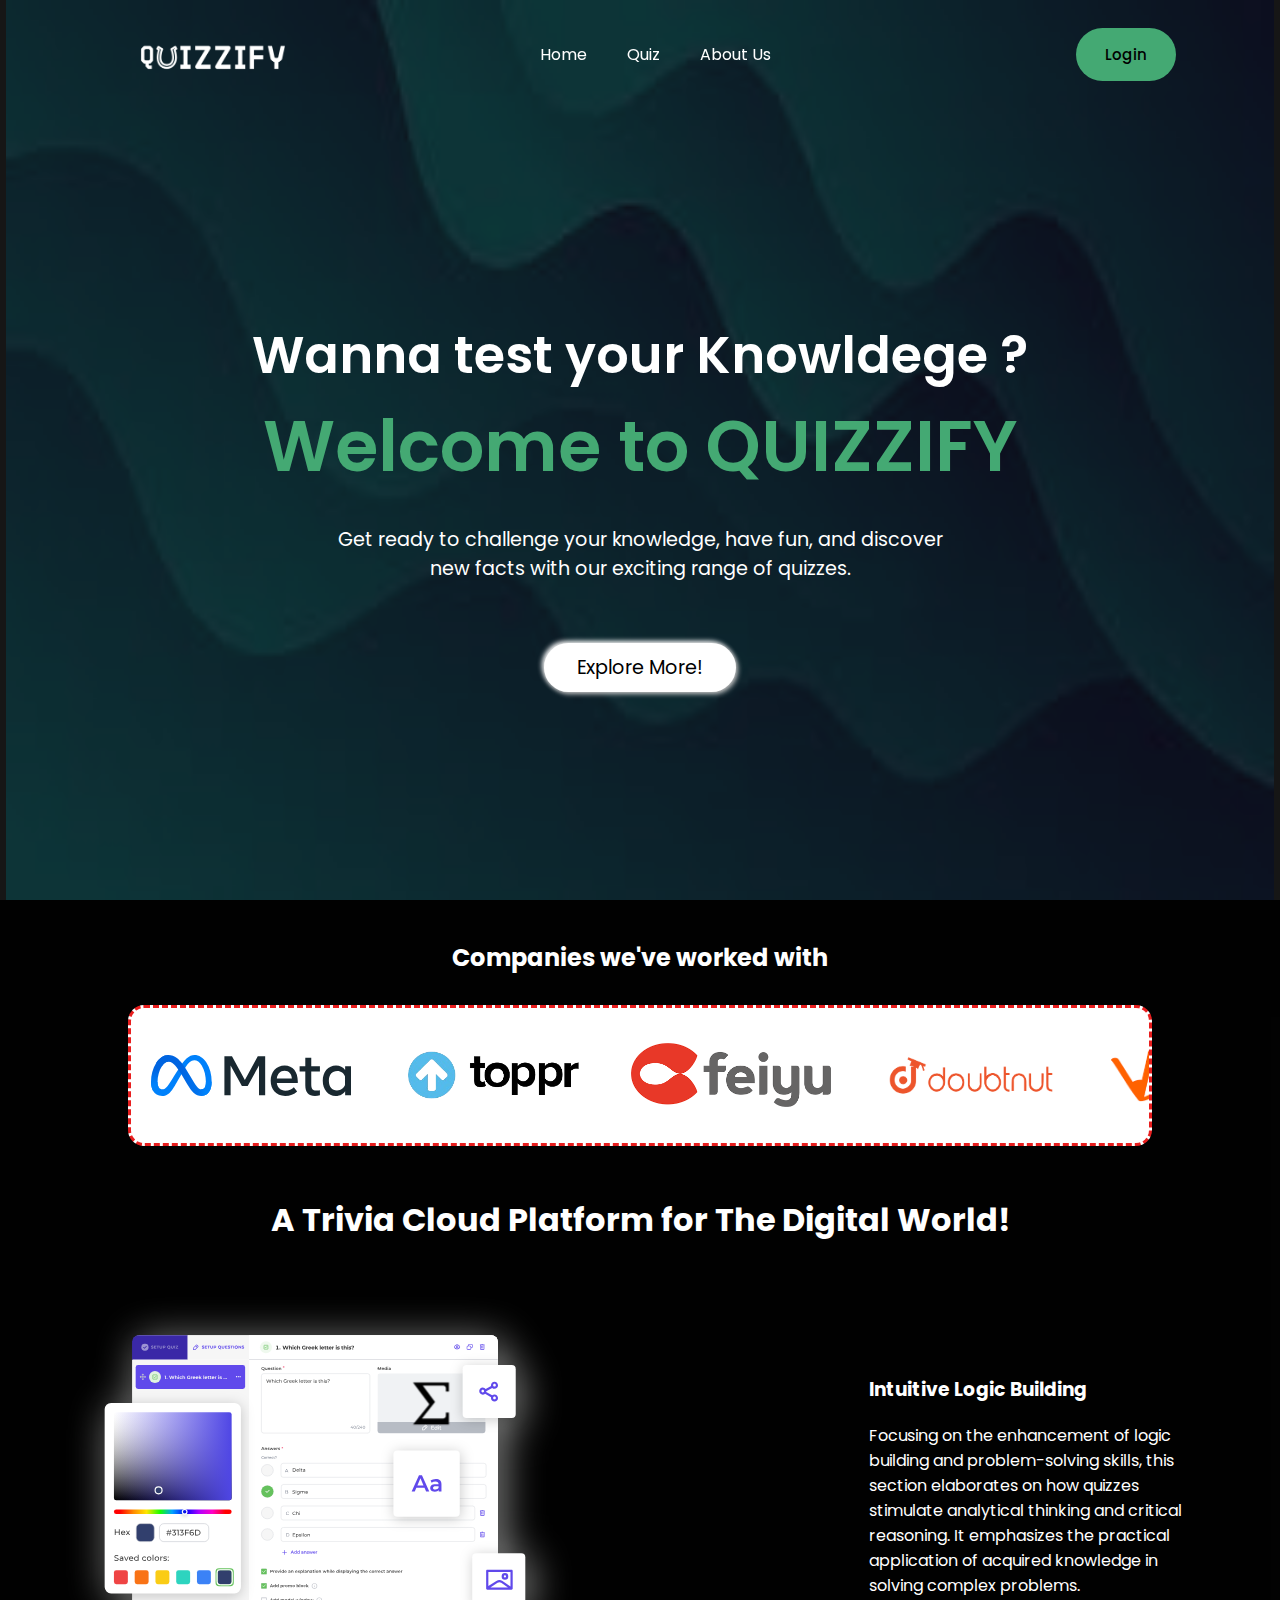
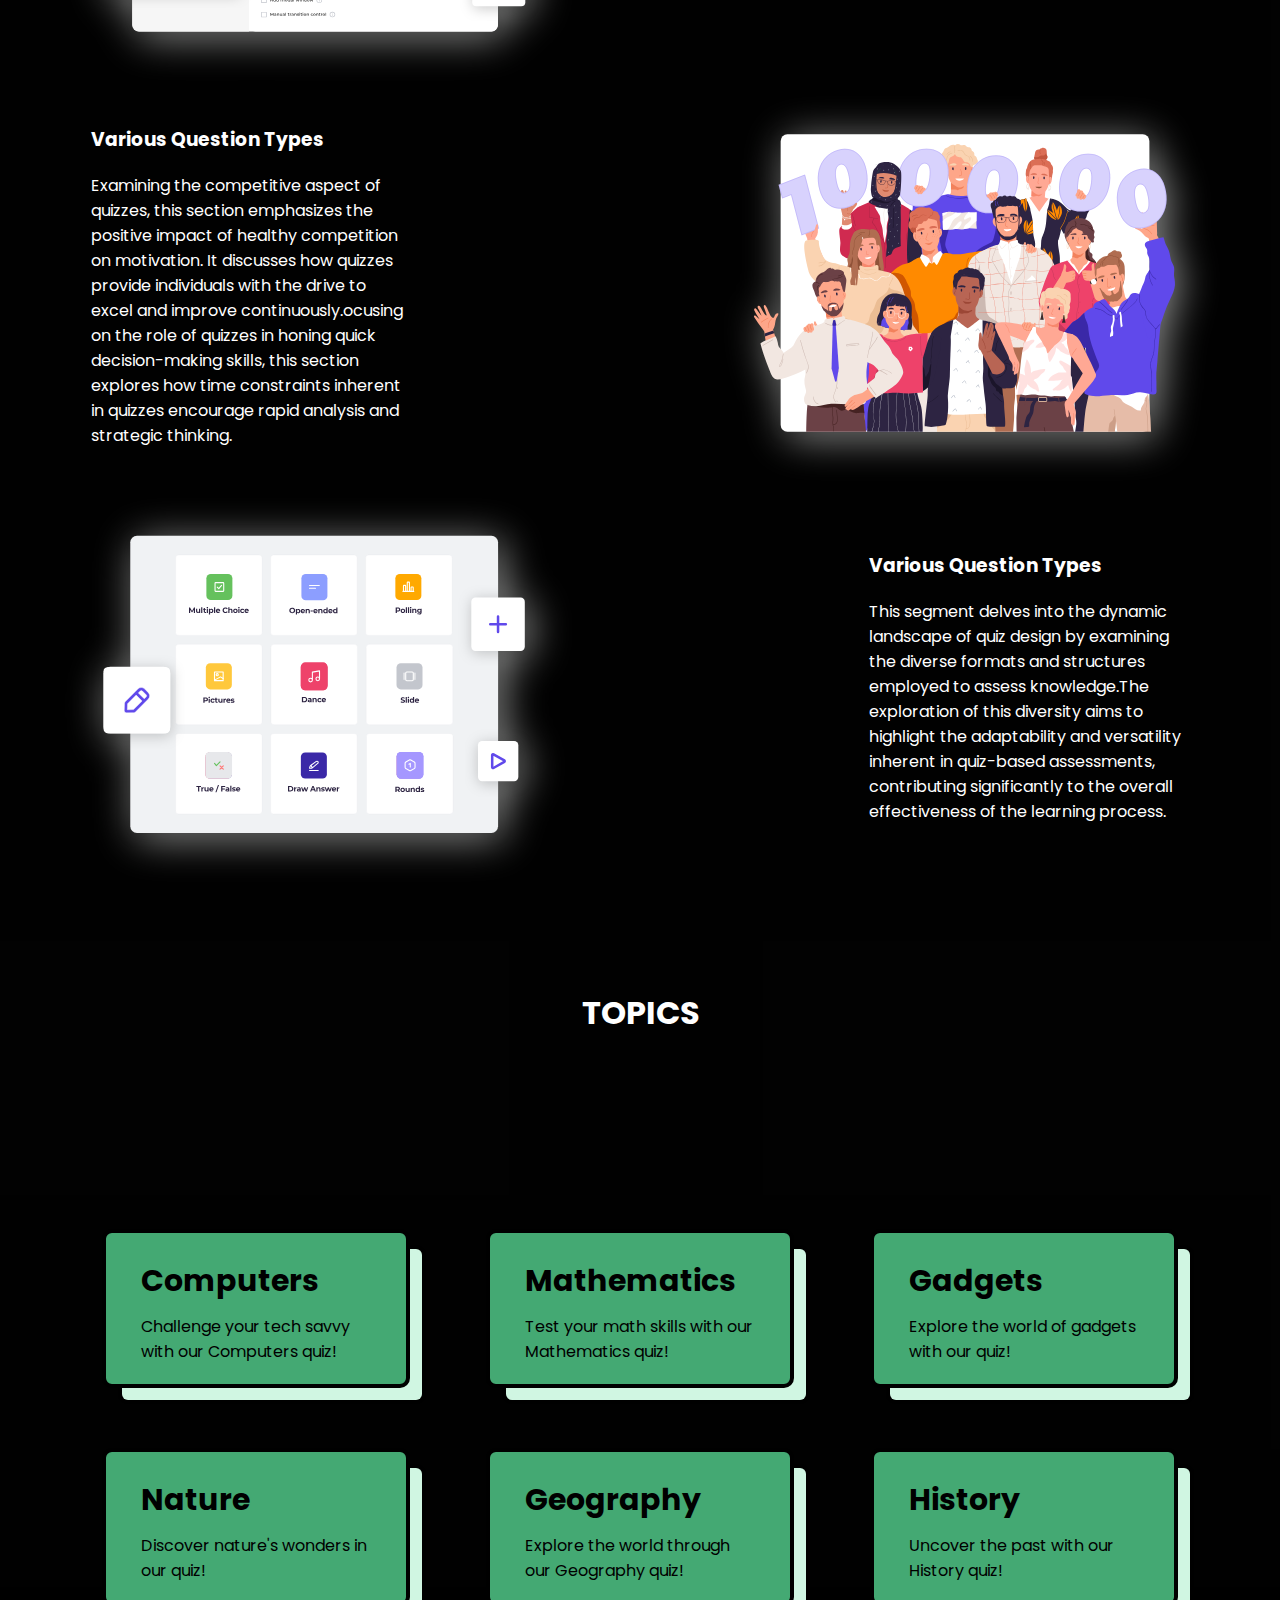
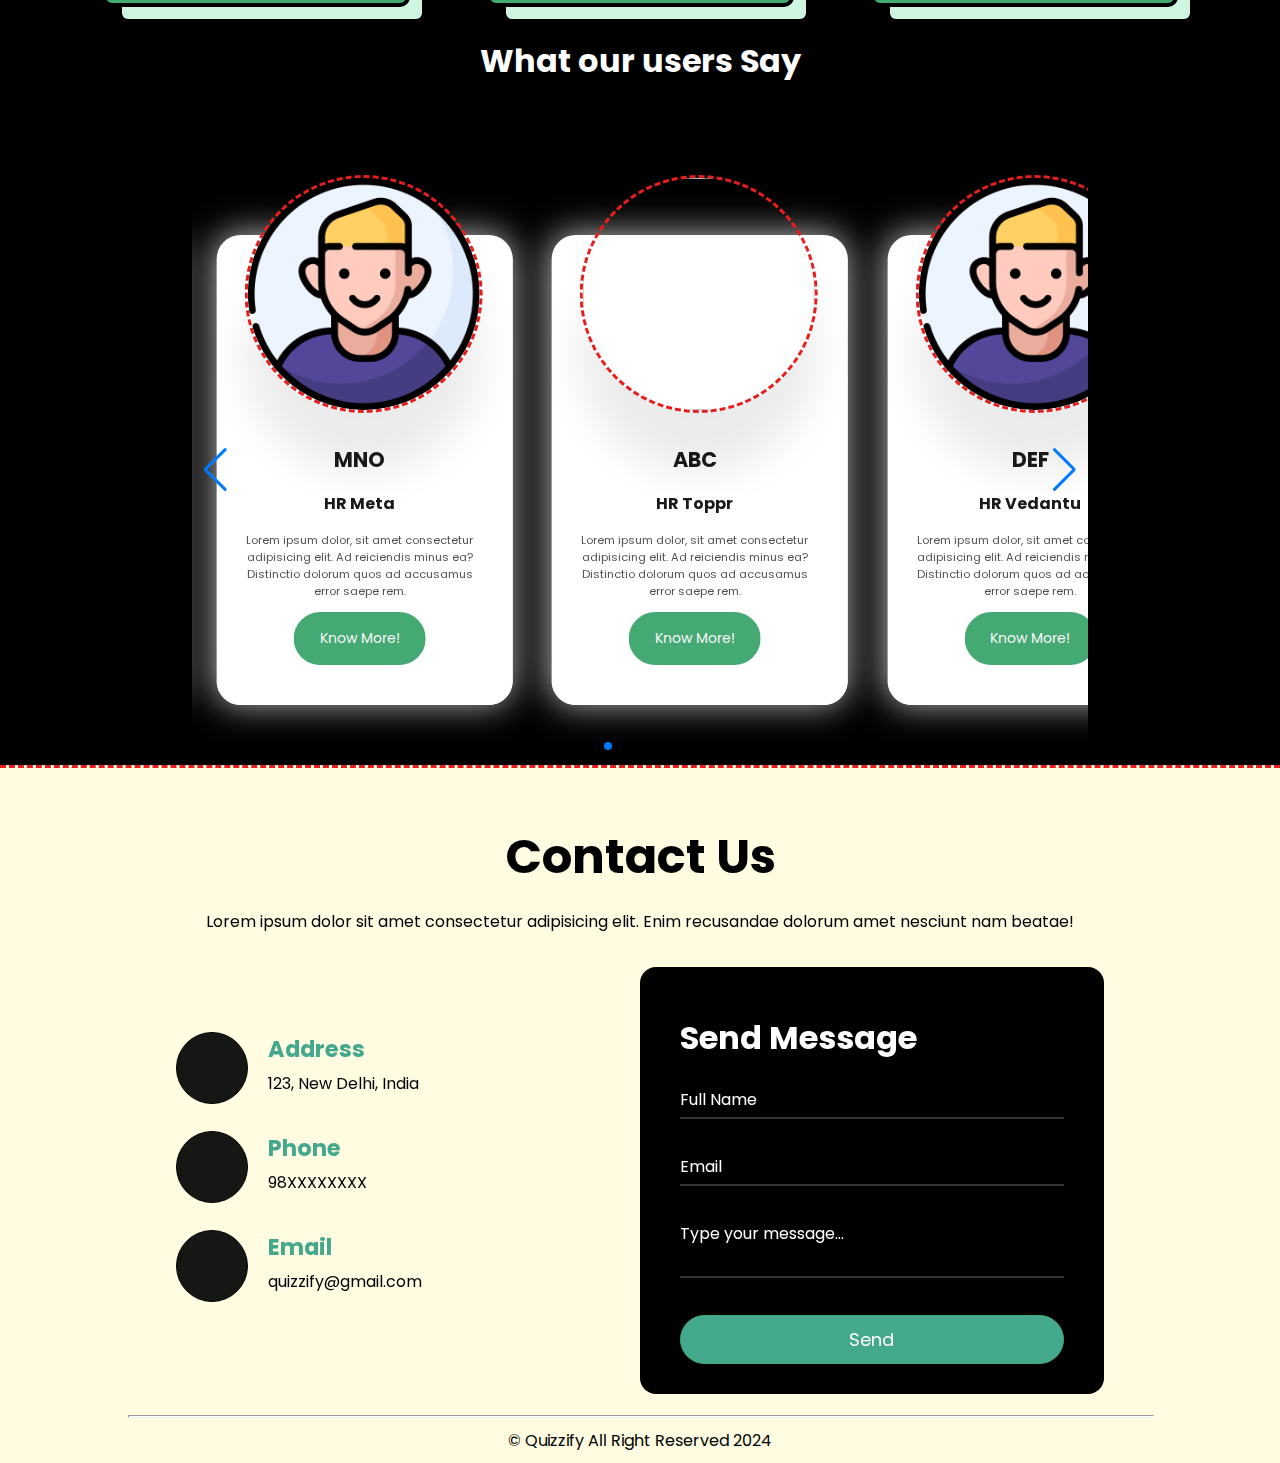
==== index.html @ 7adda9fb "Integrate Homepage and QuizPage" ====
<!DOCTYPE html>
<html lang="en">

<head>
  <meta charset="UTF-8">
  <meta name="viewport" content="width=device-width, initial-scale=1.0">
  <title>Quizzify</title>

  <!-- Bootstrap CSS -->
  <!-- <link href="https://cdn.jsdelivr.net/npm/bootstrap@5.3.3/dist/css/bootstrap.min.css" rel="stylesheet" integrity="sha384-QWTKZyjpPEjISv5WaRU9OFeRpok6YctnYmDr5pNlyT2bRjXh0JMhjY6hW+ALEwIH" crossorigin="anonymous"> -->

  <!-- Link Swiper's CSS -->
  <link rel="stylesheet" href="https://cdn.jsdelivr.net/npm/swiper@11/swiper-bundle.min.css" />

  <!-- EXTERNAL CSS -->
  <link rel="stylesheet" href="style.css">

  <!-- FONT AWESOME CDN -->
  <link rel="stylesheet" href="https://cdnjs.cloudflare.com/ajax/libs/font-awesome/6.5.1/css/all.min.css" integrity="sha512-DTOQO9RWCH3ppGqcWaEA1BIZOC6xxalwEsw9c2QQeAIftl+Vegovlnee1c9QX4TctnWMn13TZye+giMm8e2LwA==" crossorigin="anonymous" referrerpolicy="no-referrer" />

  <!-- Favicon -->
  <link rel="icon" type="image/png" href="favicon.png">

</head>

<body>
  <div class="wrapper">
    <div id="navbar" id="section1">
      <div class="logo">
        <img src="logo.png" alt="LOGO">
      </div>
      <div class="nav-items">
        <ul>
          <li>
            <div class="text">
              Home
            </div>
          </li>
          <li>
            <div class="text">
              Quiz
            </div>
          </li>
          <li>
            <div class="text">
              About Us
            </div>
          </li>
        </ul>
      </div>
      <div class="buttons">
        <!-- <button class="sign-up">Sign Up</button> -->
        <button class="login">
          <a href="login-signup.html">Login</a>
        </button>
      </div>
    </div>
    <div class="welcome-text-container">
      <img src="bgprop2.jpeg" alt="">
      <h4 class="welcome-text-heading">
        Wanna test your Knowldege ?
      </h4>
      <h3 class="welcome-text-heading">
        Welcome to QUIZZIFY
      </h3>
      <p>
        Get ready to challenge your knowledge, have fun, and discover new facts with our exciting range of quizzes.
      </p>
      <button>Explore More!</button>
    </div>
    <div class="lower-body">
      <h2>Companies we've worked with</h2>
      <div class="carousel">
        <div class="brand-carousel">
          <div class="carousel-container">
            <img src="brand4.svg" alt="">
            <img src="brand5.png" alt="">
            <img src="brand1.png" alt="">
            <img src="brand6.png" alt="">
            <img src="brand7.png" alt="">
            <img src="brand4.svg" alt="">
            <img src="brand5.png" alt="">
            <img src="brand1.png" alt="">
            <img src="brand6.png" alt="">
            <img src="brand7.png" alt="">
          </div>
        </div>
      </div>
      <div class="about-quizzify">
        <!-- <img class="prop" src="c-prop.avif" alt=""> -->
        <h1>
          A Trivia Cloud Platform for The Digital World!
        </h1>
        <section class="sec1">
          <img src="sec1-img.svg" alt="IMAGE 1" class="sec1-img sec-img">
          <div class="content sec1-text">
            <h3>
              Intuitive Logic Building
            </h3>
            <p>
              Focusing on the enhancement of logic building and problem-solving skills, this section elaborates on how
              quizzes stimulate analytical thinking and critical reasoning. It emphasizes the practical application of
              acquired knowledge in solving complex problems.
            </p>
          </div>
        </section>
        <section class="sec2">
          <img src="sec2-img.svg" alt="IMAGE 2" class="sec2-img sec-img">
          <div class="content sec2-text">
            <h3>
              Various Question Types
            </h3>
            <p>
              Examining the competitive aspect of quizzes, this section emphasizes the positive impact of healthy
              competition on motivation. It discusses how quizzes provide individuals with the drive to excel and
              improve continuously.ocusing on the role of quizzes in honing quick decision-making skills, this section
              explores how time constraints inherent in quizzes encourage rapid analysis and strategic thinking.
            </p>
          </div>
        </section>
        <section class="sec3">
          <img src="sec3-img.svg" alt="IMAGE 3" class="sec3-img sec-img">
          <div class="content sec3-text">
            <h3>
              Various Question Types
            </h3>
            <p>
              This segment delves into the dynamic landscape of quiz design by examining the diverse formats and
              structures employed to assess knowledge.The exploration of this diversity aims to highlight the
              adaptability and versatility inherent in quiz-based assessments, contributing significantly to the overall
              effectiveness of the learning process.
            </p>
          </div>
        </section>
      </div>
      <div class="cards-container" id="section2">
        <div class="cards-container-heading">
          <h1>TOPICS</h1>
        </div>
      
        <div class="overlay-card-container">
          
          <!-- <a href="computer.html"> -->
          <div class="retro-card" data-category="Computers">
            <p class="head">
              Computers
            </p>
            <p class="body">
              Challenge your tech savvy with our Computers quiz!
            </p>
          </div>
          <!-- </a> -->
          <div class="retro-card" data-category="Mathematics">
            <p class="head">
              Mathematics
            </p>
            <p class="body">
              Test your math skills with our Mathematics quiz!
            </p>
          </div>
          <div class="retro-card" data-category="Gadgets">
            <p class="head">
              Gadgets
            </p>
            <p class="body">
              Explore the world of gadgets with our quiz!
            </p>
          </div>
          <div class="retro-card" data-category="Nature">
            <p class="head">
              Nature
            </p>
            <p class="body">
              Discover nature's wonders in our quiz!
            </p>
          </div>
          <div class="retro-card" data-category="Geography">
            <p class="head">
              Geography
            </p>
            <p class="body">
              Explore the world through our Geography quiz!
            </p>
          </div>
          <div class="retro-card" data-category="History">
            <p class="head">
              History
            </p>
            <p class="body">
              Uncover the past with our History quiz!
            </p>
          </div>
          
        </div>

      </div>
      <div class="testimonial" id="section3">
        <h1>
          What our users Say
        </h1>
        <div class="swiper mySwiper">
          <div class="swiper-wrapper">
            <div class="swiper-slide">
              <div class="card">
                <img  class="forAnimTrigger"
                  src="https://cdn-icons-png.flaticon.com/512/2919/2919906.png"
                  alt="" />
                <div>
                  <h2>ABC
                  <h3>HR Toppr</h3>
                  <p>
                    Lorem ipsum dolor, sit amet consectetur adipisicing elit. Ad
                    reiciendis minus ea? Distinctio dolorum quos ad accusamus error
                    saepe rem.
                  </p>
                  <button>Know More!</button>
                </div>
              </div>
            </div>
            <div class="swiper-slide">
              <div class="card">
                <img src="profileIcon.png" alt="">
                <div>
                  <h2>DEF</h2>
                  <h3>HR Vedantu</h3>
                  <p>
                    Lorem ipsum dolor, sit amet consectetur adipisicing elit. Ad
                    reiciendis minus ea? Distinctio dolorum quos ad accusamus error
                    saepe rem.
                  </p>
                  <button>Know More!</button>
                </div>
              </div>
            </div>
            <div class="swiper-slide">
              <div class="card">
                <img src="profileIcon.png" alt="">
                <div>
                  <h2>GHI</h2>
                  <h3>Recruiter</h3>
                  <p>
                    Lorem ipsum dolor, sit amet consectetur adipisicing elit. Ad
                    reiciendis minus ea? Distinctio dolorum quos ad accusamus error
                    saepe rem.
                  </p>
                  <button>Know More!</button>
                </div>
              </div>
            </div>
            <div class="swiper-slide">
              <div class="card">
                <img src="profileIcon.png" alt="">
                <div>
                  <h2>JKL</h2>
                  <h3>HR Splunk</h3>
                  <p>
                    Lorem ipsum dolor, sit amet consectetur adipisicing elit. Ad
                    reiciendis minus ea? Distinctio dolorum quos ad accusamus error
                    saepe rem.
                  </p>
                  <button>Know More!</button>
                </div>
              </div>
            </div>
            <div class="swiper-slide">
              <div class="card">
                <img src="profileIcon.png" alt="">
                <div>
                  <h2>MNO</h2>
                  <h3>HR Meta</h3>
                  <p>
                    Lorem ipsum dolor, sit amet consectetur adipisicing elit. Ad
                    reiciendis minus ea? Distinctio dolorum quos ad accusamus error
                    saepe rem.
                  </p>
                  <button>Know More!</button>
                </div>
              </div>
            </div>
          </div>
          <div class="swiper-button-next"></div>
          <div class="swiper-button-prev"></div>
          <div class="swiper-pagination"></div>
        </div>
      </div>

    </div>
    <footer>
      <div class="upper">
          <!-- <div class="part-one"> -->
              <div class="main-section">
                  <div class="main-section-header">
                      <div class="main-container">
                          <h2>Contact Us</h2>
                          <p>Lorem ipsum dolor sit amet consectetur adipisicing elit. Enim recusandae dolorum amet
                              nesciunt nam beatae!</p>
                          </div>
                      </div>
                      <div class="section-divider">
                  <div class="main-container part-one">
                      <div class="main-row">
                          <div class="contact-info-section">
                              <div class="contact-info-item">
                                  <div class="contact-info-icon">
                                      <i class="fa-solid fa-location-dot"></i>
                                  </div>
                                  <div class="contact-info-content">
                                      <h4>Address</h4>
                                      <p>123, New Delhi, India</p>
                                  </div>
                              </div>
                              <div class="contact-info-item">
                                  <div class="contact-info-icon">
                                      <i class="fas fa-phone"></i>
                                  </div>
                                  <div class="contact-info-content">
                                      <h4>Phone</h4>
                                      <p>98XXXXXXXX</p>
                                  </div>
                              </div>
                              <div class="contact-info-item">
                                  <div class="contact-info-icon">
                                      <i class="fas fa-envelope"></i>
                                  </div>
                                  <div class="contact-info-content">
                                      <h4>Email</h4>
                                      <p>quizzify@gmail.com</p>
                                  </div>
                              </div>
                          </div>
                      </div>
                  </div>

                  <div class="part-two">
                      <div class="contact-us">
                          <form action="">
                              <h2>Send Message</h2>
                              <div class="input-container">
                                  <input type="text" required="true" name="">
                                  <span>Full Name</span>
                              </div>
                              <div class="input-container">
                                  <input type="email" required="true" name="">
                                  <span>Email</span>
                              </div>
                              <div class="input-container">
                                  <textarea required="true" name=""></textarea>
                                  <span>Type your message...</span>
                              </div>
                              <div class="input-container">
                                  <input type="submit" value="Send" name="">
                              </div>
                          </form>
                      </div>
                  </div>
              </div>
          </div>
          <!-- </div> -->
          
      </div>

      <hr>

      <div class="lower">
          &copy; Quizzify All Right Reserved 2024
      </div>
  </footer>
  </div>

  <!-- Bootstap JS -->
  <script src="https://cdn.jsdelivr.net/npm/bootstrap@5.3.3/dist/js/bootstrap.bundle.min.js" integrity="sha384-YvpcrYf0tY3lHB60NNkmXc5s9fDVZLESaAA55NDzOxhy9GkcIdslK1eN7N6jIeHz" crossorigin="anonymous"></script>

  <!-- Swiper JS -->
  <script src="https://cdn.jsdelivr.net/npm/swiper@11/swiper-bundle.min.js"></script>

  <!-- Initialize Swiper / External JS -->
  <script src="script.js"></script>

  <!-- GSAP CDN -->
  <script src="https://cdnjs.cloudflare.com/ajax/libs/gsap/3.12.5/gsap.min.js"></script>

  <!-- scrollTrigger CDN -->
  <script src="https://cdnjs.cloudflare.com/ajax/libs/gsap/3.12.5/ScrollTrigger.min.js"></script>

  <!-- scrollTo CDN -->
  <script src="https://cdnjs.cloudflare.com/ajax/libs/gsap/3.12.5/ScrollToPlugin.min.js"></script>
</body>

</html>
---- style.css ----
/* POPPINS FONT */
@import url('https://fonts.googleapis.com/css2?family=Poppins:ital,wght@0,100;0,200;0,300;0,400;0,500;0,600;0,700;0,800;0,900;1,100;1,200;1,300;1,400;1,500;1,600;1,700;1,800;1,900&display=swap');

/* Protest Riot --> For Text Overlay Cards */
@import url('https://fonts.googleapis.com/css2?family=Protest+Riot&display=swap');

/* ------------------------------------------------------- */


/* UTILITY CLASSES */

.borderBottomShadow {
    box-shadow: 0px 1px 7px #6c6c6c;
}

.animate--fade-in {
    animation: fade-in 1s ease-in-out;
}
@keyframes fade-in {
    from {
        transform: translateY(-20px);
    }
    to {
        transform: translateY(0px);
    }
}

/* ---------------------------------------------------- */


:root {
    --border: rgb(232, 30, 30) dashed 3px;
    --font: 'Poppins';
    --color1: #44a98c;
    /* --color2: rgb(24, 23, 23); */
    --color2: #000000e9;
    --color3: #fcc000;
    --color4: #5C8374;
    --color5: #44a973;
    --color6: #49af7996;
    /* --color6: #44a973a1; */

    --box-shadow : 2px 5px 5px rgb(65, 62, 62), -2px -5px 5px rgb(65, 62, 62); 
    --box-shadow2 : 2px 5px 50px var(--color6), -2px -5px 50px var(--color6) ;
}

* {
    font-family: var(--font);
}

body {
    margin: 0;
    padding: 0;
    overflow-x: hidden;
}

.wrapper {
    height: 100%;
    width: 100vw;
    background-color: var(--color2);
    display: flex;
    flex-direction: column;
    /* border: var(--border); */
}

/* ---------------- NAVBAR STARTS HERE ---------------- */
#navbar {
    /* background-color: var(--color2); */
    background-color: transparent;
    height: 12vh;
    width: 100%;
    color: white;

    display: flex;
    flex-direction: row;
    align-items: center;
    justify-content: space-around;

    font-family: var(--font);

    position: sticky;
    top: 0px;
    z-index: 3;
}

#navbar .logo {
    display: flex;
    align-items: center;
}

#navbar .logo img {
    filter: invert(1);
    height: 65px;
    padding: 30px;
}

#navbar .nav-items {
    display: flex;
    justify-content: center;
}

#navbar ul {
    display: flex;
    justify-content: center;
    padding: 0;
}

#navbar ul li {
    list-style-type: none;
    padding: 5px 20px;
}

#navbar ul li:hover {
    font-weight: 600;
    cursor: pointer;
}

#navbar ul li .text {
    cursor: pointer;
    position: relative;
}

#navbar ul li .text::after {
    content: "";
    position: absolute;
    bottom: 0;
    left: 0;
    width: 100%;
    height: 2px;
    background-color: var(--color5);
    transform: scaleX(0);
    transition: 0.5s;
}

#navbar ul li .text:hover::after {
    transform: scaleX(1);
}

#navbar .buttons {
    display: flex;
    align-items: center;
    justify-content: flex-end;
    width: 15vw;
    gap: 5px;
}

#navbar .buttons button {
    margin: 5px;
    padding: 15px 20px;
    border-radius: 2rem;
    font-size: 15px;
    font-weight: 500;
    cursor: pointer;
}

#navbar .buttons button a {
    text-decoration: none;
    color: black;
}
#navbar .buttons button a :is(:visited, :focus) {
    color: black;
}

#navbar .buttons .sign-up {
    background-color: transparent;
    color: var(--color5);
    border: none;
    width: 101px;
    transition: scale 0.3s;
}

#navbar .buttons .sign-up:hover {
    border: 2px solid var(--color5);
    scale: 1.1;
}

#navbar .buttons .login {
    background-color: var(--color5);
    color: black;
    border: none;
    width: 100px;
    /* margin-left: 40px; */
    transition: all 0.3s;
}

#navbar .buttons .login:hover {
    scale: 1.1;
}

/* ---------------------------------------------------- */


/* ------- Landing Page Image Discarded for now ------- */
/* .landing-page-image {
    height: 100vh;
}
.landing-page-image img {
    width: 100vw;
    filter: brightness(50%);
} */
/* ---------------------------------------------------- */


/* ------------------- WELCOME TEXT ------------------- */
.welcome-text-container {
    /* border: white 2px solid; */
    display: flex;
    align-items: center;
    flex-direction: column;
    justify-content: center;
    color: var(--color5);
    font-family: var(--font);
    /* padding: 80px 0; */
    /* margin: 50px; */
    height: 88vh;
}

.welcome-text-container h4 {
    font-weight: 600;
    font-size: 4vw;
    margin: 0;
    color: white;
    z-index: 2;
}

.welcome-text-container h3 {
    font-weight: 600;
    font-size: 5.5vw;
    margin: 0;
    z-index: 2;
}

.welcome-text-container p {
    /* border: 1px solid whitesmoke; */
    width: 50vw;
    font-weight: 400;
    font-size: 1.5vw;
    text-wrap: wrap;
    color: white;
    margin: 0;
    padding: 0;
    text-align: center;
    margin-top: 25px;
    z-index: 2;
}

.welcome-text-container img {
    height: 100vh;
    width: 99vw;
    position: absolute;
    overflow: hidden;
    top: 0;
    opacity: 0.45;
    z-index: 1;
}

.welcome-text-container button {
    border: red dotted 4px;
    border-radius: 2rem;
    padding: 10px;
    margin-top: 60px;
    width: 15vw;
    font-size: 1.5vw;
    z-index: 2;
    background-color: white;
    border: none;
    box-shadow: 2px 2px 5px #bebebe,
        -2px -2px 5px #ffffff;
}
/* ----------------------------------------------------- */



/* -------------------- LOWER BODY -------------------- */
.lower-body {
    /* border: var(--border); */
    background-color: var(--color2);
    /* height: 88vh; */
    height: 100%;
    display: flex;
    flex-direction: column;

}

.lower-body h2 {
    color: white;
    text-align: center;
    margin-top: 40px;
}
/* ---------------------------------------------------- */




/* ------------------ BRAND CAROUSEL ------------------ */
.carousel {
    border: var(--border);
    background-color: white;
    border-radius: 1rem;
    margin: 0 10vw;
    margin-top: 10px;
}
.brand-carousel {
    overflow: hidden;
}
.brand-carousel .carousel-container {
    /* border: red dotted 7px; */
    display: grid;
    grid-auto-flow: column;
    grid-auto-columns: 15rem;
    height: 15vh;

    justify-items: stretch;
    align-items: center;

    animation: scroll 10s linear infinite;
}
.brand-carousel .carousel-container img {
    margin: 0 20px;
}
@keyframes scroll {
    to {
        transform: translateX(calc(-4 * 15rem));
    }
}
/* ---------------------------------------------------- */






/* ------------------ ABOUT QUIZZIFY ------------------ */
.lower-body .about-quizzify {
    color: white;
    display: flex;
    flex-direction: column;
    justify-content: center;
    align-items: center;
    position: relative;
    height: auto;
}
.about-quizzify h1 {
    margin: 50px 0px;
}
.about-quizzify :is(.sec1, .sec2, .sec3){
    display: flex;
    flex-direction: row;
    gap: 150px;
    align-items: center;
    justify-content: center;
    width: 90vw;
    margin: 30px 0;
}
.about-quizzify .sec2 {
    flex-direction: row-reverse;
}
.about-quizzify section p {
    /* border: var(--border); */
    width: 25vw;
}
.about-quizzify section img {
    width: 35vw;
    filter: drop-shadow(5px 5px 20px rgb(143, 144, 143));
}
.about-quizzify :is(.sec1-img, .sec3-img) {
    margin-right: 90px;
    /* border: var(--border); */
}
.about-quizzify :is(.sec2-img) {
    margin-left: 90px;
    /* border: var(--border); */
}

.about-quizzify :is(.sec1-text, .sec3-text) {
    margin-left: 90px;
    /* border: var(--border); */
}
.about-quizzify :is(.sec2-text) {
    margin-right: 90px;
    /* border: var(--border); */
}
/* ---------------------------------------------------- */




/* ------------------ CARDS CONTAINER ------------------ */

.cards-container {
    /* border: var(--border); */
    /* border: red 2px dashed; */
    height: 100%;
    display: flex;
    flex-direction: column;
    justify-content: center;
    color: white;
    padding: 40px 0px;
}
.cards-container .cards-container-heading {
    display: flex;
    justify-content: center;
    margin: 50px 0;
}
.cards-container .overlay-card-container {
    /* border: var(--border); */
    display: flex;
    flex-direction: row;
    align-items: center;
    justify-content: space-around;
    flex-wrap: wrap;
    margin: 0 5vw;
    border-radius: 3rem;
    color: black;
    /* background-color : #3d3c3c9d; */
    /* background-color : #3d3c3c5b; */
    /* box-shadow:  2px 5px 5px rgb(65, 62, 62), -2px -5px 5px rgb(65, 62, 62); */

    transition: all 1s;
}
.overlay-card-container a {
    text-decoration: none;
}
.overlay-card-container a:visited {
    text-decoration: none;
}



/* ------------------ RETRO CARDS ------------------ */

.retro-card {
    margin: 30px;

    /* height: 170px; */
    width: 300px;

    border: solid 0.25rem black;
    border-radius: 10px;
    background-color: var(--color5) ;
    color: black;
    font-family: 'Trebuchet MS', 'Lucida Sans Unicode', 'Lucida Grande', 'Lucida Sans', Arial, sans-serif;
    box-shadow: 1rem 1rem 0 -0.25rem #d0f6e2, 1rem 1rem 0 0 black;
    transition: box-shadow 0.5s;
    transform: translateY(90px);

}

.retro-card:hover {
    box-shadow : 0.5rem 0.5rem 0 -0.25rem #d0f6e2, 0.5rem 0.5rem 0 0 black ;
    cursor: pointer;
}

.retro-card .head {
    font-size: 30px;
    padding: 0px 30px;
    font-weight: bolder;
    margin: 25px 5px 10px 5px;
}

.retro-card .body {
    font-size: 16px;
    padding: 0 30px 10px 30px;
    margin: 0px 5px 10px 5px;

}

/* ------------------------------------------------- */





/* ------------------- TESTIMONIALS ------------------- */
.testimonial {
    /* border: var(--border); */
    background-color: var(--color2);
}

.testimonial h1 {
    color: white;
    text-align: center;
    margin: 50px 0 90px 0;
}

.testimonial .swiper {
    margin-top: 70px;
    /* width: 950px; */
    width: 70vw;
    display: flex;
    align-items: center;
    background-color: var(--color2);
    perspective: 1000px;
    transform: translate3d(0, 0, -800px);
    /* border: red 5px dashed; */
}

.swiper-wrapper {
    /* border: var(--border); */
    width: 100vw;
}

.testimonial .swiper-slide {
    /* margin-top: 60px;
    margin-bottom: 60px; */
    margin: 60px 20px 60px 20px;
    text-align: center;
    font-size: 18px;
    background: #fff;
    display: flex;
    justify-content: center;
    align-items: center;
    border-radius: 24px;
    /* border: var(--border); */
}

.testimonial .swiper-slide img {
    display: block;
    width: 100%;
    height: 100%;
    object-fit: cover;
}


.testimonial .card {

    flex-direction: column;
    text-align: center;
    margin: 4vw;

    display: flex;
    align-items: center;
    margin: 0;
    /* width: 60vw; */
    max-width: 650px;
    padding: 40px 30px 40px 20px;
    background: #ffffff;
    border-radius: 24px;
    box-shadow: -1px -1px 35px #bebebe, inset -1px -5px 1px #ffffff;
}

.testimonial .card img {
    /* width: 28vw; */
    /* height: 300px; */
    /* max-width: 200px; */
    /* object-fit: cover; */
    /* margin-left: -60px; */
    /* margin-right: 30px; */
    /* width: 100%; */

    width: 14.5rem;
    height: 14.5rem;
    border-radius: inherit;
    box-shadow:
        0 60px 40px rgb(0 0 0 / 8%);
    margin: -100px 0 30px 8px;
    max-width: 1000px;
    border: var(--border);
    border-radius: 50%;
}

.testimonial .card h2 {
    color: rgb(0 0 0 / 90%);
    font-size: 1.5rem;
    margin: 0.1rem;

    color: rgb(0 0 0 / 90%);
    font-size: 1.3rem;
    margin: 0.1rem;
}

.testimonial .card h3 {
    color: rgb(0 0 0 / 90%);
    font-size: 1rem;

    color: rgb(0 0 0 / 90%);
    font-size: 1rem;
}

.testimonial .card p {
    color: rgb(0 0 0 / 70%);
    font-size: 0.9rem;
    text-wrap: wrap;
    overflow: hidden;

    color: rgb(0 0 0 / 70%);
    font-size: 0.7rem;
    text-wrap: wrap;
}

.testimonial .card button {
    border: 0;
    background: var(--color5);
    /* background: #5448de; */
    color: #f8f8f8;
    font-family: inherit;
    padding: 16px 26px;
    font-size: 14px;
    border-radius: 40px;
}
/* ----------------------------------------------------- */




/* ****************** FOOTER ****************** */
footer {
    /* border: var(--border); */
    border-top: var(--border);
    /* background-color: rgb(46, 46, 47); */
    background-color: #fffce1;
    color: black;
}

.section-divider {
    display: flex;
    flex-direction: row;
    justify-content: center;
    gap: 17vw;
}

.upper .part-one {
    display: flex;
    justify-content: center;
    align-items: center;
    margin: 0;
}

.main-section {
    position: relative;
    z-index: 3;
    padding: 1.04vw 0;
}

.main-section-header {
    margin-bottom: 2.6vw;
    text-align: center;
}

.main-section-header h2 {
    color: #fff;
    color: black;

    font-weight: bold;
    font-size: 3em;
    margin-bottom: 1.04vw;
}

.main-section-header p {
    color: #fff;
    color: black;
}

.main-row {
    display: flex;
    flex-wrap: wrap;
    align-items: center;
    justify-content: space-between;
}

.contact-info-item {
    display: flex;
    margin-bottom: 3vh;
}

.contact-info-icon {
    height: 70px;
    width: 70px;
    background-color: var(--color2);
    text-align: center;
    border-radius: 50%;
    border: black 1px solid;
}

.contact-info-icon i {
    font-size: 30px;
    line-height: 70px;
    color: #fff;
}

.contact-info-content {
    margin-left: 20px;
    
}

.contact-info-content h4 {
    color: var(--color1);
    
    font-size: 1.4em;
    margin-bottom: 5px;
    margin-top: 0px;
}

.contact-info-content p {
    color: #fff;
    color: black;
    margin: 0;
    font-size: 1em;
}



/* .upper .part-two {
    border: dashed 2px white;
} */

.upper .part-two .contact-us {
    border-radius: 1rem;
    background-color: #fff;
    background-color: black;
    padding: 20px 40px;
    width: 30vw;
}

.contact-us h2 {
    font-weight: bold;
    font-size: 2em;
    margin-bottom: 10px;
    color: #333;
    color: white;
}

.input-container {
    position: relative;
    width: 100%;
    margin-top: 10px;
}

.input-container input,
.input-container textarea {
    width: 100%;
    padding: 5px 0;
    font-size: 16px;
    margin: 10px 0;
    border: none;
    border-bottom: 2px solid #333;
    outline: none;
    resize: none;
    background-color: black;
}

.input-container span {
    position: absolute;
    left: 0;
    padding: 5px 0;
    font-size: 16px;
    margin: 10px 0;
    transition: 0.5s;
    color: white;
    /* color: black; */
}

.input-container input:focus~span,
.input-container textarea:focus~span {
    color: #e91e63;
    font-size: 12px;
    transform: translateY(-20px);
}

.input-container input[type="submit"] {
    width: 100%;
    background: var(--color1);
    color: #FFF;
    border: none;
    border-radius: 2rem;
    cursor: pointer;
    padding: 10px;
    font-size: 18px;
    border: 1px solid var(--color5);
    transition: 0.5s;
}

.input-container input[type="submit"]:hover {
    background: #FFF;
    color: var(--color5);
}



footer .logo {
    display: flex;
    justify-content: center;
    align-items: center;
}

footer .logo img {
    filter: invert(1);
    width: 20rem;
}

footer hr {
    margin-left: 10%;
    margin-right: 10%;
    height: 1px;    
    background-color: white;
    width: 80%;
    display: flex;
}

footer .lower {
    display: flex;
    justify-content: center;
    align-items: center;
    height: 30%;
    padding: 0;
    margin: 10px;
    /* border: white dashed 2px; */
}
/* ----------------------------------------------------- */
@media (max-width : 700px) {
    .section-divider {
        display: flex;
        flex-direction: column;
        justify-content: center;
        gap: 8vw;
    }
    .upper .part-one {
        display: flex;
        justify-content: center;
        align-items: center;
        margin: 0;
    }
    .main-row {
        width: 80vw;
        margin-top: 5vh;
        display: flex;
        justify-content: center;
        align-items: center;
    }
    .contact-info-item {
        display: flex;
        align-items: center;
        margin-bottom: 3vh;
    }
    .upper .part-two {
        display: flex;
        justify-content: center;
    }
    .upper .part-two .contact-us {
        border-radius: 1rem;
        background-color: #fff;
        background-color: black;
        padding: 20px 40px;
        width: 50vw;
    }
    /* ------------------ ABOUT QUIZZIFY ------------------ */
    .lower-body .about-quizzify {
        color: white;
        display: flex;
        flex-direction: column;
        justify-content: center;
        align-items: center;
        position: relative;
        height: auto;
        width: 100%;
    }
    .about-quizzify h1 {
        margin: 50px 0px;
        font-size: 1.7rem;
    }
    .about-quizzify :is(.sec1, .sec2, .sec3){
        border: var(--border);
        display: flex;
        flex-direction: column;
        gap: 150px;
        align-items: center;
        justify-content: center;
        width: 90vw;
        margin: 30px 0;
    }
    .about-quizzify .sec2 {
        flex-direction: row-reverse;
    }
    .about-quizzify section p {
        /* border: var(--border); */
        width: 25vw;
    }
    .about-quizzify section img {
        width: 35vw;
        filter: drop-shadow(5px 5px 20px rgb(143, 144, 143));
    }
    .about-quizzify :is(.sec1-img, .sec3-img) {
        margin-right: 90px;
        /* border: var(--border); */
    }
    .about-quizzify :is(.sec2-img) {
        margin-left: 90px;
        /* border: var(--border); */
    }

    .about-quizzify :is(.sec1-text, .sec3-text) {
        margin-left: 90px;
        /* border: var(--border); */
    }
    .about-quizzify :is(.sec2-text) {
        margin-right: 90px;
        /* border: var(--border); */
    }
    /* ---------------------------------------------------- */
}

@media screen and (max-width : 1000px) {

}
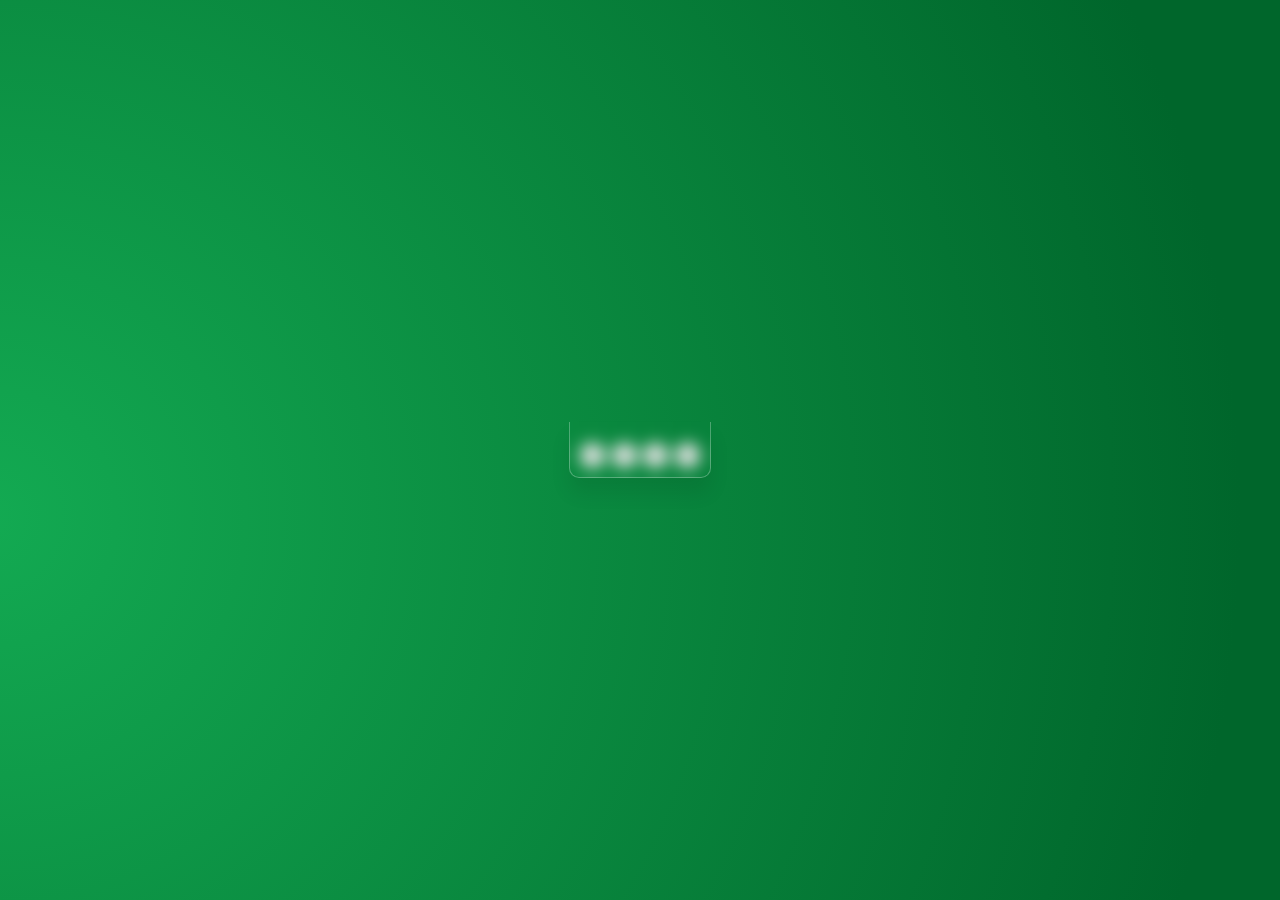
==== commit 2aaa43e5: "Added Page Loader on Website and Progress Card in Quiz Page" ====
--- a/index.html
+++ b/index.html
@@ -24,6 +24,16 @@
 </head>
 
 <body>
+
+  <div class="loader-body">
+    <div class="loader">
+      <div style="--i: 1"></div>
+      <div style="--i: 2"></div>
+      <div style="--i: 3"></div>
+      <div style="--i: 4"></div>
+    </div>
+  </div>
+
   <div class="wrapper">
     <div id="navbar" id="section1">
       <div class="logo">
--- a/style.css
+++ b/style.css
@@ -54,12 +54,98 @@
     overflow-x: hidden;
 }
 
+
+
+/* --------------------- LOADER --------------------- */
+
+.loader-body {
+    position: fixed;
+    top: 0;
+    left: 0;
+    z-index: 9999;
+    /* background: linear-gradient(to right, #917173, #2a3b36, #432c52); */
+    background-image: linear-gradient( 109.6deg,  rgba(5,84,94,1) 16%, #bbb 91.1% );
+    background-image: linear-gradient( 114.3deg,  rgba(19,126,57,1) 0.2%, rgba(8,65,91,1) 68.5% );
+    background-image: linear-gradient( 91deg,  rgba(72,154,78,1) 5.2%, rgba(251,206,70,1) 95.9% );
+    background-image: linear-gradient( 73.1deg,  #227e22 8%, rgba(99,162,17,1) 86.9% );
+    background-image: linear-gradient( 109.6deg,  rgba(33,103,43,1) 11.3%, rgba(117,162,61,1) 91.1% );
+    background-image: radial-gradient( circle 935px at 3.1% 5.8%,  rgba(182,255,139,1) 0%, rgba(8,88,127,1) 100.2% );
+    background-image: linear-gradient( 110.3deg,  rgba(73,93,109,1) 4.3%, rgba(49,55,82,1) 96.7% ); 
+    background-image: radial-gradient( circle farthest-corner at -1% 57.5%,  rgba(19,170,82,1) 0%, rgba(0,102,43,1) 90% );
+    height: 100vh;
+    width: 100vw;
+    display: flex;
+    justify-content: center;
+    align-items: center;
+}
+
+.loader {
+    position: relative;
+    display: flex;
+    justify-content: center;
+    align-items: center;
+}
+
+.loader::before {
+    content: "";
+    background: rgba(255, 255, 255, 0);
+    backdrop-filter: blur(8px);
+    position: absolute;
+    width: 140px;
+    height: 55px;
+    z-index: 20;
+    border-radius: 0 0 10px 10px;
+    border: 1px solid rgba(255, 255, 255, 0.274);
+    border-top: none;
+    box-shadow: 0 15px 20px rgba(0, 0, 0, 0.082);
+    animation: anim2 2s infinite;
+}
+
+.loader div {
+    background: rgb(228, 228, 228);
+    border-radius: 50%;
+    width: 25px;
+    height: 25px;
+    z-index: 1;
+    animation: anim 2s infinite linear;
+    animation-delay: calc(-0.3s * var(--i));
+    transform: translateY(5px);
+    margin: 0.2em;
+}
+
+@keyframes anim {
+
+    0%,
+    100% {
+        transform: translateY(5px);
+    }
+
+    50% {
+        transform: translateY(-65px);
+    }
+}
+
+@keyframes anim2 {
+
+    0%,
+    100% {
+        transform: rotate(-10deg);
+    }
+
+    50% {
+        transform: rotate(10deg);
+    }
+}
+
+/* __________________________________________________ */
+
 .wrapper {
     height: 100%;
     width: 100vw;
     background-color: var(--color2);
     display: flex;
     flex-direction: column;
+    display: none;
     /* border: var(--border); */
 }
 
@@ -737,6 +823,7 @@
     outline: none;
     resize: none;
     background-color: black;
+    color: white;
 }
 
 .input-container span {
@@ -747,9 +834,7 @@
     margin: 10px 0;
     transition: 0.5s;
     color: white;
-    /* color: black; */
-}
-
+}
 .input-container input:focus~span,
 .input-container textarea:focus~span {
     color: #e91e63;
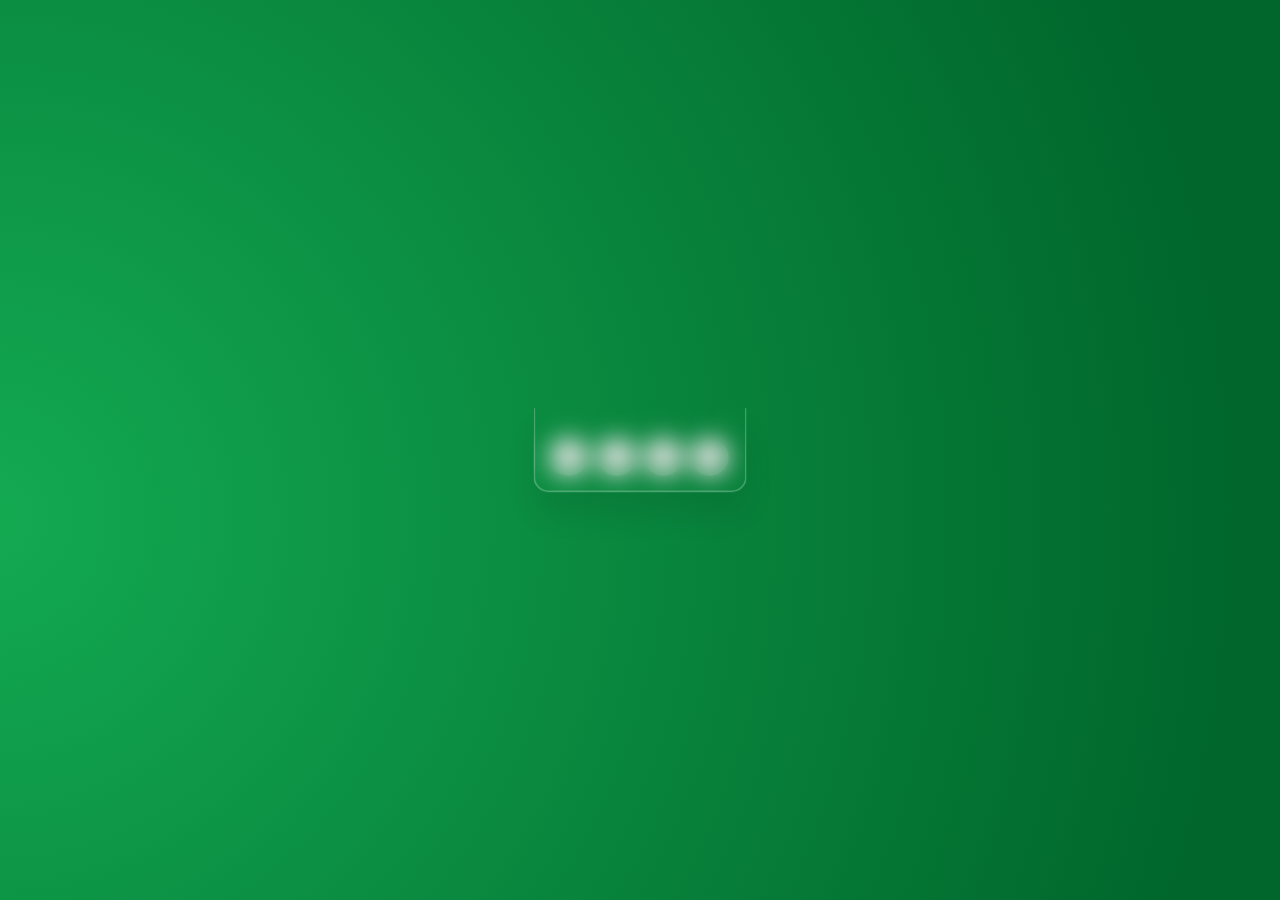
==== commit 988e665c: "Updated Testimonials Section" ====
--- a/index.html
+++ b/index.html
@@ -16,7 +16,9 @@
   <link rel="stylesheet" href="style.css">
 
   <!-- FONT AWESOME CDN -->
-  <link rel="stylesheet" href="https://cdnjs.cloudflare.com/ajax/libs/font-awesome/6.5.1/css/all.min.css" integrity="sha512-DTOQO9RWCH3ppGqcWaEA1BIZOC6xxalwEsw9c2QQeAIftl+Vegovlnee1c9QX4TctnWMn13TZye+giMm8e2LwA==" crossorigin="anonymous" referrerpolicy="no-referrer" />
+  <link rel="stylesheet" href="https://cdnjs.cloudflare.com/ajax/libs/font-awesome/6.5.1/css/all.min.css"
+    integrity="sha512-DTOQO9RWCH3ppGqcWaEA1BIZOC6xxalwEsw9c2QQeAIftl+Vegovlnee1c9QX4TctnWMn13TZye+giMm8e2LwA=="
+    crossorigin="anonymous" referrerpolicy="no-referrer" />
 
   <!-- Favicon -->
   <link rel="icon" type="image/png" href="favicon.png">
@@ -145,11 +147,11 @@
       </div>
       <div class="cards-container" id="section2">
         <div class="cards-container-heading">
-          <h1>TOPICS</h1>
+          <h1 id="topics">TOPICS</h1>
         </div>
-      
+
         <div class="overlay-card-container">
-          
+
           <!-- <a href="computer.html"> -->
           <div class="retro-card" data-category="Computers">
             <p class="head">
@@ -200,11 +202,59 @@
               Uncover the past with our History quiz!
             </p>
           </div>
-          
+          <div class="retro-card" data-category="Anime">
+            <p class="head">
+              Anime
+            </p>
+            <p class="body">
+              Uncover the past with our History quiz!
+            </p>
+          </div>
+          <div class="retro-card" data-category="Animals">
+            <p class="head">
+              Animals
+            </p>
+            <p class="body">
+              Uncover the past with our History quiz!
+            </p>
+          </div>
+          <div class="retro-card" data-category="Books">
+            <p class="head">
+              Books
+            </p>
+            <p class="body">
+              Uncover the past with our History quiz!
+            </p>
+          </div>
+          <div class="retro-card" data-category="Politics">
+            <p class="head">
+              Politics
+            </p>
+            <p class="body">
+              Uncover the past with our History quiz!
+            </p>
+          </div>
+          <div class="retro-card" data-category="Art">
+            <p class="head">
+              Art
+            </p>
+            <p class="body">
+              Uncover the past with our History quiz!
+            </p>
+          </div>
+          <div class="retro-card" data-category="Film">
+            <p class="head">
+              Film
+            </p>
+            <p class="body">
+              Uncover the past with our History quiz!
+            </p>
+          </div>
+
         </div>
 
       </div>
-      <div class="testimonial" id="section3">
+      <div class="testimonial" >
         <h1>
           What our users Say
         </h1>
@@ -212,18 +262,16 @@
           <div class="swiper-wrapper">
             <div class="swiper-slide">
               <div class="card">
-                <img  class="forAnimTrigger"
-                  src="https://cdn-icons-png.flaticon.com/512/2919/2919906.png"
-                  alt="" />
+                <img class="forAnimTrigger" src="https://cdn-icons-png.flaticon.com/512/2919/2919906.png" alt="" />
                 <div>
                   <h2>ABC
-                  <h3>HR Toppr</h3>
-                  <p>
-                    Lorem ipsum dolor, sit amet consectetur adipisicing elit. Ad
-                    reiciendis minus ea? Distinctio dolorum quos ad accusamus error
-                    saepe rem.
-                  </p>
-                  <button>Know More!</button>
+                    <h3>HR Toppr</h3>
+                    <p>
+                      Lorem ipsum dolor, sit amet consectetur adipisicing elit. Ad
+                      reiciendis minus ea? Distinctio dolorum quos ad accusamus error
+                      saepe rem.
+                    </p>
+                    <!-- <button>Know More!</button> -->
                 </div>
               </div>
             </div>
@@ -238,7 +286,7 @@
                     reiciendis minus ea? Distinctio dolorum quos ad accusamus error
                     saepe rem.
                   </p>
-                  <button>Know More!</button>
+                  <!-- <button>Know More!</button> -->
                 </div>
               </div>
             </div>
@@ -253,7 +301,7 @@
                     reiciendis minus ea? Distinctio dolorum quos ad accusamus error
                     saepe rem.
                   </p>
-                  <button>Know More!</button>
+                  <!-- <button>Know More!</button> -->
                 </div>
               </div>
             </div>
@@ -268,7 +316,7 @@
                     reiciendis minus ea? Distinctio dolorum quos ad accusamus error
                     saepe rem.
                   </p>
-                  <button>Know More!</button>
+                  <!-- <button>Know More!</button> -->
                 </div>
               </div>
             </div>
@@ -283,7 +331,7 @@
                     reiciendis minus ea? Distinctio dolorum quos ad accusamus error
                     saepe rem.
                   </p>
-                  <button>Know More!</button>
+                  <!-- <button>Know More!</button> -->
                 </div>
               </div>
             </div>
@@ -294,91 +342,158 @@
         </div>
       </div>
 
+      <!-- <div class="about-dev" id="section3">
+        <h1>Know the Developers</h1>
+        <div class="dev-container">
+          <div class="dev-card vartika">
+            <div class="display-picture">
+              <img src="vartika.jpeg" alt="DP Goes Here!!">
+            </div>
+            <div class="banner">
+              <img src="banner10.jpg" alt="Banner Goes Here!!">
+            </div>
+            <div class="content">
+              <h3>
+                Vartika
+              </h3>
+              <p class="handle">
+                @varxtika
+              </p>
+              <p class="main-content">
+                Hi! I am a Hacker
+              </p>
+            </div>
+          </div>
+          <div class="dev-card taniya">
+            <div class="display-picture">
+              <img src="taniya.jpeg" alt="DP Goes Here!!">
+            </div>
+            <div class="banner">
+              <img src="banner6.jpg" alt="Banner Goes Here!!">
+            </div>
+            <div class="content">
+              <h3>
+                Taniya
+              </h3>
+              <p class="handle">
+                @i_taniya0819
+              </p>
+              <p class="main-content">
+                Hi! I am a Hacker
+              </p>
+            </div>
+          </div>
+          <div class="dev-card">
+            <div class="display-picture">
+              <img src="vardhman.png" alt="DP Goes Here!!">
+            </div>
+            <div class="banner">
+              <img src="banner8.jpg" alt="Banner Goes Here!!">
+            </div>
+            <div class="content">
+              <h3>
+                Vardhman Jain
+              </h3>
+              <p class="handle">
+                @ghoatvj
+              </p>
+              <p class="main-content">
+                Hi! I am a Hacker
+              </p>
+            </div>
+          </div>
+        </div>
+      </div> -->
+
     </div>
     <footer>
       <div class="upper">
-          <!-- <div class="part-one"> -->
-              <div class="main-section">
-                  <div class="main-section-header">
-                      <div class="main-container">
-                          <h2>Contact Us</h2>
-                          <p>Lorem ipsum dolor sit amet consectetur adipisicing elit. Enim recusandae dolorum amet
-                              nesciunt nam beatae!</p>
-                          </div>
-                      </div>
-                      <div class="section-divider">
-                  <div class="main-container part-one">
-                      <div class="main-row">
-                          <div class="contact-info-section">
-                              <div class="contact-info-item">
-                                  <div class="contact-info-icon">
-                                      <i class="fa-solid fa-location-dot"></i>
-                                  </div>
-                                  <div class="contact-info-content">
-                                      <h4>Address</h4>
-                                      <p>123, New Delhi, India</p>
-                                  </div>
-                              </div>
-                              <div class="contact-info-item">
-                                  <div class="contact-info-icon">
-                                      <i class="fas fa-phone"></i>
-                                  </div>
-                                  <div class="contact-info-content">
-                                      <h4>Phone</h4>
-                                      <p>98XXXXXXXX</p>
-                                  </div>
-                              </div>
-                              <div class="contact-info-item">
-                                  <div class="contact-info-icon">
-                                      <i class="fas fa-envelope"></i>
-                                  </div>
-                                  <div class="contact-info-content">
-                                      <h4>Email</h4>
-                                      <p>quizzify@gmail.com</p>
-                                  </div>
-                              </div>
-                          </div>
-                      </div>
-                  </div>
-
-                  <div class="part-two">
-                      <div class="contact-us">
-                          <form action="">
-                              <h2>Send Message</h2>
-                              <div class="input-container">
-                                  <input type="text" required="true" name="">
-                                  <span>Full Name</span>
-                              </div>
-                              <div class="input-container">
-                                  <input type="email" required="true" name="">
-                                  <span>Email</span>
-                              </div>
-                              <div class="input-container">
-                                  <textarea required="true" name=""></textarea>
-                                  <span>Type your message...</span>
-                              </div>
-                              <div class="input-container">
-                                  <input type="submit" value="Send" name="">
-                              </div>
-                          </form>
-                      </div>
-                  </div>
-              </div>
-          </div>
-          <!-- </div> -->
-          
+        <!-- <div class="part-one"> -->
+        <div class="main-section">
+          <div class="main-section-header">
+            <div class="main-container">
+              <h2>Contact Us</h2>
+              <p>
+                Lorem ipsum dolor sit amet consectetur adipisicing elit. Enim recusandae dolorum amet
+                nesciunt nam beatae!
+              </p>
+            </div>
+          </div>
+          <div class="section-divider">
+            <div class="main-container part-one">
+              <div class="main-row">
+                <div class="contact-info-section">
+                  <div class="contact-info-item">
+                    <div class="contact-info-icon">
+                      <i class="fa-solid fa-location-dot"></i>
+                    </div>
+                    <div class="contact-info-content">
+                      <h4>Address</h4>
+                      <p>123, New Delhi, India</p>
+                    </div>
+                  </div>
+                  <div class="contact-info-item">
+                    <div class="contact-info-icon">
+                      <i class="fas fa-phone"></i>
+                    </div>
+                    <div class="contact-info-content">
+                      <h4>Phone</h4>
+                      <p>98XXXXXXXX</p>
+                    </div>
+                  </div>
+                  <div class="contact-info-item">
+                    <div class="contact-info-icon">
+                      <i class="fas fa-envelope"></i>
+                    </div>
+                    <div class="contact-info-content">
+                      <h4>Email</h4>
+                      <p>quizzify@gmail.com</p>
+                    </div>
+                  </div>
+                </div>
+              </div>
+            </div>
+
+            <div class="part-two">
+              <div class="contact-us">
+                <form action="">
+                  <h2>Send Message</h2>
+                  <div class="input-container">
+                    <input type="text" required="true" name="">
+                    <span>Full Name</span>
+                  </div>
+                  <div class="input-container">
+                    <input type="email" required="true" name="">
+                    <span>Email</span>
+                  </div>
+                  <div class="input-container">
+                    <textarea required="true" name=""></textarea>
+                    <span>Type your message...</span>
+                  </div>
+                  <div class="input-container">
+                    <input type="submit" value="Send" name="">
+                  </div>
+                </form>
+              </div>
+            </div>
+          </div>
+        </div>
+        <!-- </div> -->
+
       </div>
 
       <hr>
 
       <div class="lower">
-          &copy; Quizzify All Right Reserved 2024
-      </div>
-  </footer>
+        &copy; Quizzify All Right Reserved 2024
+      </div>
+    </footer>
   </div>
 
   <!-- Bootstap JS -->
-  <script src="https://cdn.jsdelivr.net/npm/bootstrap@5.3.3/dist/js/bootstrap.bundle.min.js" integrity="sha384-YvpcrYf0tY3lHB60NNkmXc5s9fDVZLESaAA55NDzOxhy9GkcIdslK1eN7N6jIeHz" crossorigin="anonymous"></script>
+  <script src="https://cdn.jsdelivr.net/npm/bootstrap@5.3.3/dist/js/bootstrap.bundle.min.js"
+    integrity="sha384-YvpcrYf0tY3lHB60NNkmXc5s9fDVZLESaAA55NDzOxhy9GkcIdslK1eN7N6jIeHz"
+    crossorigin="anonymous"></script>
 
   <!-- Swiper JS -->
   <script src="https://cdn.jsdelivr.net/npm/swiper@11/swiper-bundle.min.js"></script>
--- a/style.css
+++ b/style.css
@@ -84,6 +84,7 @@
     display: flex;
     justify-content: center;
     align-items: center;
+    scale: 1.5;
 }
 
 .loader::before {
@@ -489,7 +490,6 @@
     margin: 50px 0;
 }
 .cards-container .overlay-card-container {
-    /* border: var(--border); */
     display: flex;
     flex-direction: row;
     align-items: center;
@@ -571,7 +571,6 @@
 
 .testimonial .swiper {
     margin-top: 70px;
-    /* width: 950px; */
     width: 70vw;
     display: flex;
     align-items: center;
@@ -581,23 +580,15 @@
     /* border: red 5px dashed; */
 }
 
-.swiper-wrapper {
-    /* border: var(--border); */
-    width: 100vw;
-}
-
 .testimonial .swiper-slide {
-    /* margin-top: 60px;
-    margin-bottom: 60px; */
-    margin: 60px 20px 60px 20px;
+    margin-top: 60px;
+    margin-bottom: 60px;
     text-align: center;
-    font-size: 18px;
     background: #fff;
     display: flex;
     justify-content: center;
     align-items: center;
     border-radius: 24px;
-    /* border: var(--border); */
 }
 
 .testimonial .swiper-slide img {
@@ -609,39 +600,31 @@
 
 
 .testimonial .card {
-
+    
     flex-direction: column;
     text-align: center;
     margin: 4vw;
-
+    
     display: flex;
     align-items: center;
     margin: 0;
-    /* width: 60vw; */
-    max-width: 650px;
+    width: 60vw;
+    /* max-width: 650px; */
     padding: 40px 30px 40px 20px;
     background: #ffffff;
     border-radius: 24px;
     box-shadow: -1px -1px 35px #bebebe, inset -1px -5px 1px #ffffff;
 }
 
-.testimonial .card img {
-    /* width: 28vw; */
-    /* height: 300px; */
-    /* max-width: 200px; */
-    /* object-fit: cover; */
-    /* margin-left: -60px; */
-    /* margin-right: 30px; */
-    /* width: 100%; */
-
+.testimonial .card img {    
     width: 14.5rem;
+    width: 80%;
     height: 14.5rem;
+    height: 80%;
     border-radius: inherit;
-    box-shadow:
-        0 60px 40px rgb(0 0 0 / 8%);
+    box-shadow: 0 60px 40px rgb(0 0 0 / 8%);
     margin: -100px 0 30px 8px;
     max-width: 1000px;
-    border: var(--border);
     border-radius: 50%;
 }
 
@@ -649,43 +632,119 @@
     color: rgb(0 0 0 / 90%);
     font-size: 1.5rem;
     margin: 0.1rem;
-
-    color: rgb(0 0 0 / 90%);
-    font-size: 1.3rem;
-    margin: 0.1rem;
 }
 
 .testimonial .card h3 {
     color: rgb(0 0 0 / 90%);
     font-size: 1rem;
-
-    color: rgb(0 0 0 / 90%);
-    font-size: 1rem;
+    margin: 0;
 }
 
 .testimonial .card p {
+    overflow: hidden;
     color: rgb(0 0 0 / 70%);
-    font-size: 0.9rem;
+    font-size: 0.75rem;
     text-wrap: wrap;
+}
+/* ----------------------------------------------------- */
+
+
+/* ABOUT DEV */
+
+.about-dev {
+    margin: 2rem 0;
+
+}
+.about-dev h1 {
+    color: white;
+    text-align: center;
+}
+.about-dev .dev-container {
+    display: flex;
+    flex-direction: row;
+    justify-content: center;
+    align-items: center;
+}
+.dev-card{
+    display: grid;
+    grid-template-rows: 6rem 3rem 3rem 1fr;
+    grid-template-columns: 1fr ;
+    /* border: solid 1px black; */
+    border-radius: 20px 20px;
+    width: 250px;
+    background-color: rgb(255, 255, 255);
+    background-color: #f5fdf2fa;
+    margin: 20px;
+
+
+    /* Special Animations Added after */
+    perspective: 60rem;
+    transition: rotate 400ms, scale 200ms;
+
+}
+.dev-card:hover {
+    rotate: y 13deg;
+    scale: 1.05;
+    box-shadow:  1px 1px 20px 1px #d9d9dc,
+                -1px -1px 20px 1px #dfdfe0;
+}
+.taniya {
+    background-color: #eef4f9fa;
+}
+.vartika {
+    background-color: #f4efe4fa;
+}
+
+.dev-card .banner {
+    grid-row: 1 / 3 ;
+    grid-column: 1 / -1 ;
     overflow: hidden;
-
-    color: rgb(0 0 0 / 70%);
-    font-size: 0.7rem;
-    text-wrap: wrap;
-}
-
-.testimonial .card button {
-    border: 0;
-    background: var(--color5);
-    /* background: #5448de; */
-    color: #f8f8f8;
-    font-family: inherit;
-    padding: 16px 26px;
-    font-size: 14px;
-    border-radius: 40px;
-}
-/* ----------------------------------------------------- */
-
+    border-radius: 20px 20px 0 0;
+}
+.dev-card .banner img{
+    width: 100%;
+    height: 100%;
+    object-fit: cover;
+    transition: scale 600ms;
+}
+
+
+.dev-card .banner img:hover {
+    scale: 1.2 ;
+}
+
+.dev-card .display-picture{
+    grid-row: 2 / 4;
+    grid-column: 1 / -1;
+    padding: 0 24px;
+    z-index: 1;
+    perspective: 60rem;
+
+}
+.dev-card .display-picture img {
+    height: 100%;
+    aspect-ratio: 1/1;
+    border-radius: 50%;
+    transition: rotate 600ms, scale 1s;
+}
+.dev-card .display-picture img:hover{
+    rotate: y 0.5turn;
+    scale: 1.2;
+}
+.dev-card .content {
+    padding: 1rem;
+    grid-row: 4/5;
+    grid-column: 1/-1;
+}
+.dev-card .content h3 {
+    margin: 0;
+}
+.dev-card .handle {
+    margin: 0;
+    font-size: 0.8rem;
+}
+
+/* ------------------------------------------------------ */
 
 
 
@@ -722,6 +781,12 @@
     margin-bottom: 2.6vw;
     text-align: center;
 }
+.main-section-header .main-container {
+    display: flex;
+    flex-direction: column;
+    justify-content: center;
+    align-items: center;
+}
 
 .main-section-header h2 {
     color: #fff;
@@ -735,6 +800,7 @@
 .main-section-header p {
     color: #fff;
     color: black;
+    width: 80%;
 }
 
 .main-row {
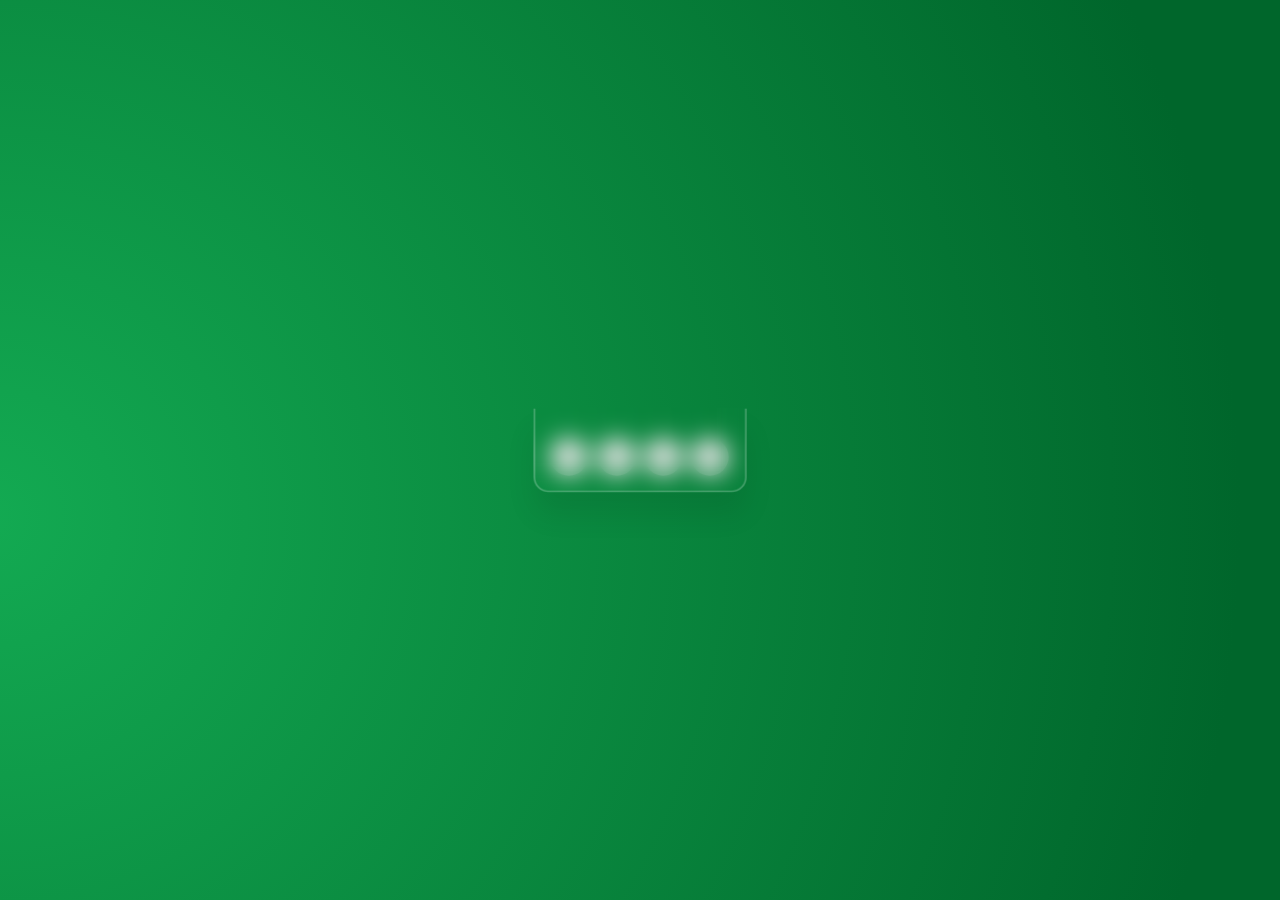
==== commit 6723bbae: "Improved Responsiveness" ====
--- a/index.html
+++ b/index.html
@@ -37,6 +37,7 @@
   </div>
 
   <div class="wrapper">
+
     <div id="navbar" id="section1">
       <div class="logo">
         <img src="logo.png" alt="LOGO">
@@ -66,7 +67,39 @@
           <a href="login-signup.html">Login</a>
         </button>
       </div>
+      <label class="hamburger">
+        <input type="checkbox">
+        <svg viewBox="0 0 32 32">
+          <path class="line line-top-bottom"
+            d="M27 10 13 10C10.8 10 9 8.2 9 6 9 3.5 10.8 2 13 2 15.2 2 17 3.8 17 6L17 26C17 28.2 18.8 30 21 30 23.2 30 25 28.2 25 26 25 23.8 23.2 22 21 22L7 22">
+          </path>
+          <path class="line" d="M7 16 27 16"></path>
+        </svg>
+      </label>
     </div>
+    <div class="menu-card">
+      <div class="nav-items">
+        <ul>
+          <li>
+            <div class="text">
+              Home
+            </div>
+          </li>
+          <li>
+            <div class="text">
+              Quiz
+            </div>
+          </li>
+          <li>
+            <div class="text">
+              About Us
+            </div>
+          </li>
+        </ul>
+      </div>
+    </div>
+
+
     <div class="welcome-text-container">
       <img src="bgprop2.jpeg" alt="">
       <h4 class="welcome-text-heading">
@@ -342,7 +375,7 @@
         </div>
       </div>
 
-      <!-- <div class="about-dev" id="section3">
+      <div class="about-dev" id="section3">
         <h1>Know the Developers</h1>
         <div class="dev-container">
           <div class="dev-card vartika">
@@ -403,7 +436,7 @@
             </div>
           </div>
         </div>
-      </div> -->
+      </div>
 
     </div>
     <footer>
@@ -459,7 +492,7 @@
                 <form action="">
                   <h2>Send Message</h2>
                   <div class="input-container">
-                    <input type="text" required="true" name="">
+                    <input type="text" required="true" name="" placeholder="Full Name">
                     <span>Full Name</span>
                   </div>
                   <div class="input-container">
--- a/style.css
+++ b/style.css
@@ -177,8 +177,8 @@
 
 #navbar .logo img {
     filter: invert(1);
-    height: 65px;
-    padding: 30px;
+    height: 4.5vw;
+    padding: 1rem;
 }
 
 #navbar .nav-items {
@@ -195,6 +195,7 @@
 #navbar ul li {
     list-style-type: none;
     padding: 5px 20px;
+    font-size: 1rem;
 }
 
 #navbar ul li:hover {
@@ -266,7 +267,7 @@
     color: black;
     border: none;
     width: 100px;
-    /* margin-left: 40px; */
+    margin-right: 1vw;
     transition: all 0.3s;
 }
 
@@ -274,18 +275,94 @@
     scale: 1.1;
 }
 
+#navbar label {
+    display: none;
+}
+.hamburger {
+    cursor: pointer;
+}
+
+.hamburger input {
+    display: none;
+}
+  
+.hamburger svg {
+    /* The size of the SVG defines the overall size */
+    height: 3em;
+    /* Define the transition for transforming the SVG */
+    transition: transform 600ms cubic-bezier(0.4, 0, 0.2, 1);
+}
+  
+.line {
+    fill: none;
+    stroke: white;
+    stroke-linecap: round;
+    stroke-linejoin: round;
+    stroke-width: 3;
+    /* Define the transition for transforming the Stroke */
+    transition: stroke-dasharray 600ms cubic-bezier(0.4, 0, 0.2, 1),
+    stroke-dashoffset 600ms cubic-bezier(0.4, 0, 0.2, 1);
+}
+  
+.line-top-bottom {
+    stroke-dasharray: 12 63;
+}
+
+.hamburger input:checked + svg {
+    transform: rotate(-45deg);
+}
+
+.hamburger input:checked + svg .line-top-bottom {
+    stroke-dasharray: 20 300;
+    stroke-dashoffset: -32.42;
+}
+
+.menu-card {
+    /* border: var(--border); */
+    z-index: 11;
+    height: 15vh;
+    width: 99%;
+    /* background-color: black; */
+    color: white;
+    display: flex;
+    align-items: flex-start;
+    justify-content: end;
+    position: absolute;
+}
+.menu-card .nav-items {
+    border: var(--border);
+    background-color: black;
+    display: flex;
+    height: 15vh;
+    width: 15vh;
+    justify-content: center;
+    display: none;
+}
+.menu-card ul {
+    padding: 0 1rem;
+    display: flex;
+    flex-direction: column;
+    justify-content: center;
+    list-style-type: none;
+}
+.menu-card ul li {
+    line-height: 2rem;
+    color: #bebebe;
+    transition: all 0.3s ease-in-out;
+}
+
+.menu-card ul li:hover {
+    color: white;
+    font-weight: bold;
+    scale: 1.1;
+}
+
+.display--block {
+    display: block;
+}
+
 /* ---------------------------------------------------- */
 
-
-/* ------- Landing Page Image Discarded for now ------- */
-/* .landing-page-image {
-    height: 100vh;
-}
-.landing-page-image img {
-    width: 100vw;
-    filter: brightness(50%);
-} */
-/* ---------------------------------------------------- */
 
 
 /* ------------------- WELCOME TEXT ------------------- */
@@ -342,7 +419,6 @@
 }
 
 .welcome-text-container button {
-    border: red dotted 4px;
     border-radius: 2rem;
     padding: 10px;
     margin-top: 60px;
@@ -381,7 +457,6 @@
 
 /* ------------------ BRAND CAROUSEL ------------------ */
 .carousel {
-    border: var(--border);
     background-color: white;
     border-radius: 1rem;
     margin: 0 10vw;
@@ -649,7 +724,7 @@
 /* ----------------------------------------------------- */
 
 
-/* ABOUT DEV */
+/* --------------------- ABOUT DEV --------------------- */
 
 .about-dev {
     margin: 2rem 0;
@@ -958,7 +1033,31 @@
     /* border: white dashed 2px; */
 }
 /* ----------------------------------------------------- */
-@media (max-width : 700px) {
+
+@media (max-width : 750px) {
+
+    #navbar {
+        position: sticky;
+        top: 0;
+        z-index: 3;
+
+        height: 10vh;
+        width: auto;
+
+        display: flex;
+        justify-content: center;
+        align-items: center;
+        gap: 7vw;
+    }
+    #navbar .buttons .login {
+        background-color: var(--color5);
+        color: black;
+        border: none;
+        width: 80px;
+        margin-right: 1vw;
+        transition: all 0.3s;
+    }
+
     .section-divider {
         display: flex;
         flex-direction: column;
@@ -1050,6 +1149,192 @@
     /* ---------------------------------------------------- */
 }
 
-@media screen and (max-width : 1000px) {
+@media  screen and (max-width : 600px) {
+    #navbar {
+        position: sticky;
+        height: 10vh;
+        top: 0;
+        justify-content: center;
+        gap: 45vw;
+        z-index: 20;
+    }
+    #navbar .nav-items {
+        display: none;
+        
+    }
+    #navbar .buttons {
+        display: none;
+        
+    }
+    #navbar .logo {
+        display: flex;
+        justify-content: start;
+    }
+    #navbar .logo img {
+        height: 6vh;
+    }
+    #navbar label {
+        display: block;
+    }
+
+    .welcome-text-container {
+        height: 100%;
+        margin: 8rem 0 3rem 0;
+    }
+    .welcome-text-container img {
+        height: 68vh;
+    }
+    .welcome-text-container h4 {
+        font-weight: 600;
+        font-size: 5vw;
+        margin: 0;
+        color: white;
+        z-index: 2;
+    }
+    .welcome-text-container h3 {
+        font-weight: 600;
+        font-size: 8vw;
+        margin: 0;
+        z-index: 2;
+    }
+    .welcome-text-container p {
+        font-size: 2.5vw;
+        width: 70vw;
+    }
+    .welcome-text-container button {
+        border-radius: 2rem;
+        padding: 10px;
+        margin-top: 60px;
+        width: 20vw;
+        font-size: 2vw;
+        margin-bottom: 2rem;
+        z-index: 2;
+        background-color: white;
+        border: none;
+        box-shadow: 2px 2px 5px #bebebe,
+            -2px -2px 5px #ffffff;
+    }
+    .testimonial .swiper {
+        width: 50vw;
+    }
+    .about-quizzify h1 {
+        margin: 50px 0px;
+        width: 90%;
+        text-align: center;
+    }
+    .about-dev h1 {
+        margin: 3rem;
+    }
+    .about-dev .dev-container {
+        display: flex;
+        flex-direction: column;
+        justify-content: center;
+        align-items: center;
+        gap: 2rem;
+    }
+
+}
+@media  screen and (max-width : 400px) {
+    #navbar {
+        position: sticky;
+        height: 10vh;
+        top: 0;
+        justify-content: center;
+        gap: 35vw;
+        z-index: 20;
+    }
+    #navbar .nav-items {
+        display: none;
+        
+    }
+    #navbar .buttons {
+        display: none;
+        
+    }
+    #navbar .logo {
+        display: flex;
+        justify-content: start;
+    }
+    #navbar .logo img {
+        height: 6vh;
+    }
+    #navbar label {
+        display: block;
+    }
+
+    .welcome-text-container {
+        height: 45vh;
+        margin: 8rem 0 3rem 0;
+    }
+    .welcome-text-container img {
+        height: 80%;
+    }
+    .welcome-text-container h4 {
+        font-weight: 600;
+        font-size: 5vw;
+        margin: 0;
+        color: white;
+        z-index: 2;
+    }
+    .welcome-text-container h3 {
+        font-weight: 600;
+        font-size: 8vw;
+        margin: 0;
+        z-index: 2;
+    }
+    .welcome-text-container p {
+        font-size: 2.7vw;
+        width: 70vw;
+    }
+    .welcome-text-container button {
+        border-radius: 2rem;
+        padding: 10px;
+        margin-top: 60px;
+        width: 20vw;
+        font-size: 2vw;
+        margin-bottom: 2rem;
+        z-index: 2;
+        background-color: white;
+        border: none;
+        scale: 1.3;
+        box-shadow: 2px 2px 5px #bebebe,
+            -2px -2px 5px #ffffff;
+    }
+
+    .lower-body h2 {
+        font-size: 1.3rem;
+    }
+    .carousel .brand-carousel {
+        height: 10vh;
+    }
+    .brand-carousel .carousel-container {
+        height: 10vh;
+    }
+    .cards-container .cards-container-heading {
+        margin: 0.1rem 0 1.5rem 0;
+    }
+    
+    .about-quizzify h1 {
+        margin: 50px 0px;
+        width: 90%;
+        font-size: 1.3rem;
+        text-align: center;
+    }
+    .overlay-card-container .retro-card {
+        width: 75%;
+    }
+    .testimonial .swiper {
+        width: 70vw;
+    }
+    .about-dev h1 {
+        margin: 3rem;
+    }
+    .about-dev .dev-container {
+        display: flex;
+        flex-direction: column;
+        justify-content: center;
+        align-items: center;
+        gap: 2rem;
+    }
 
 }